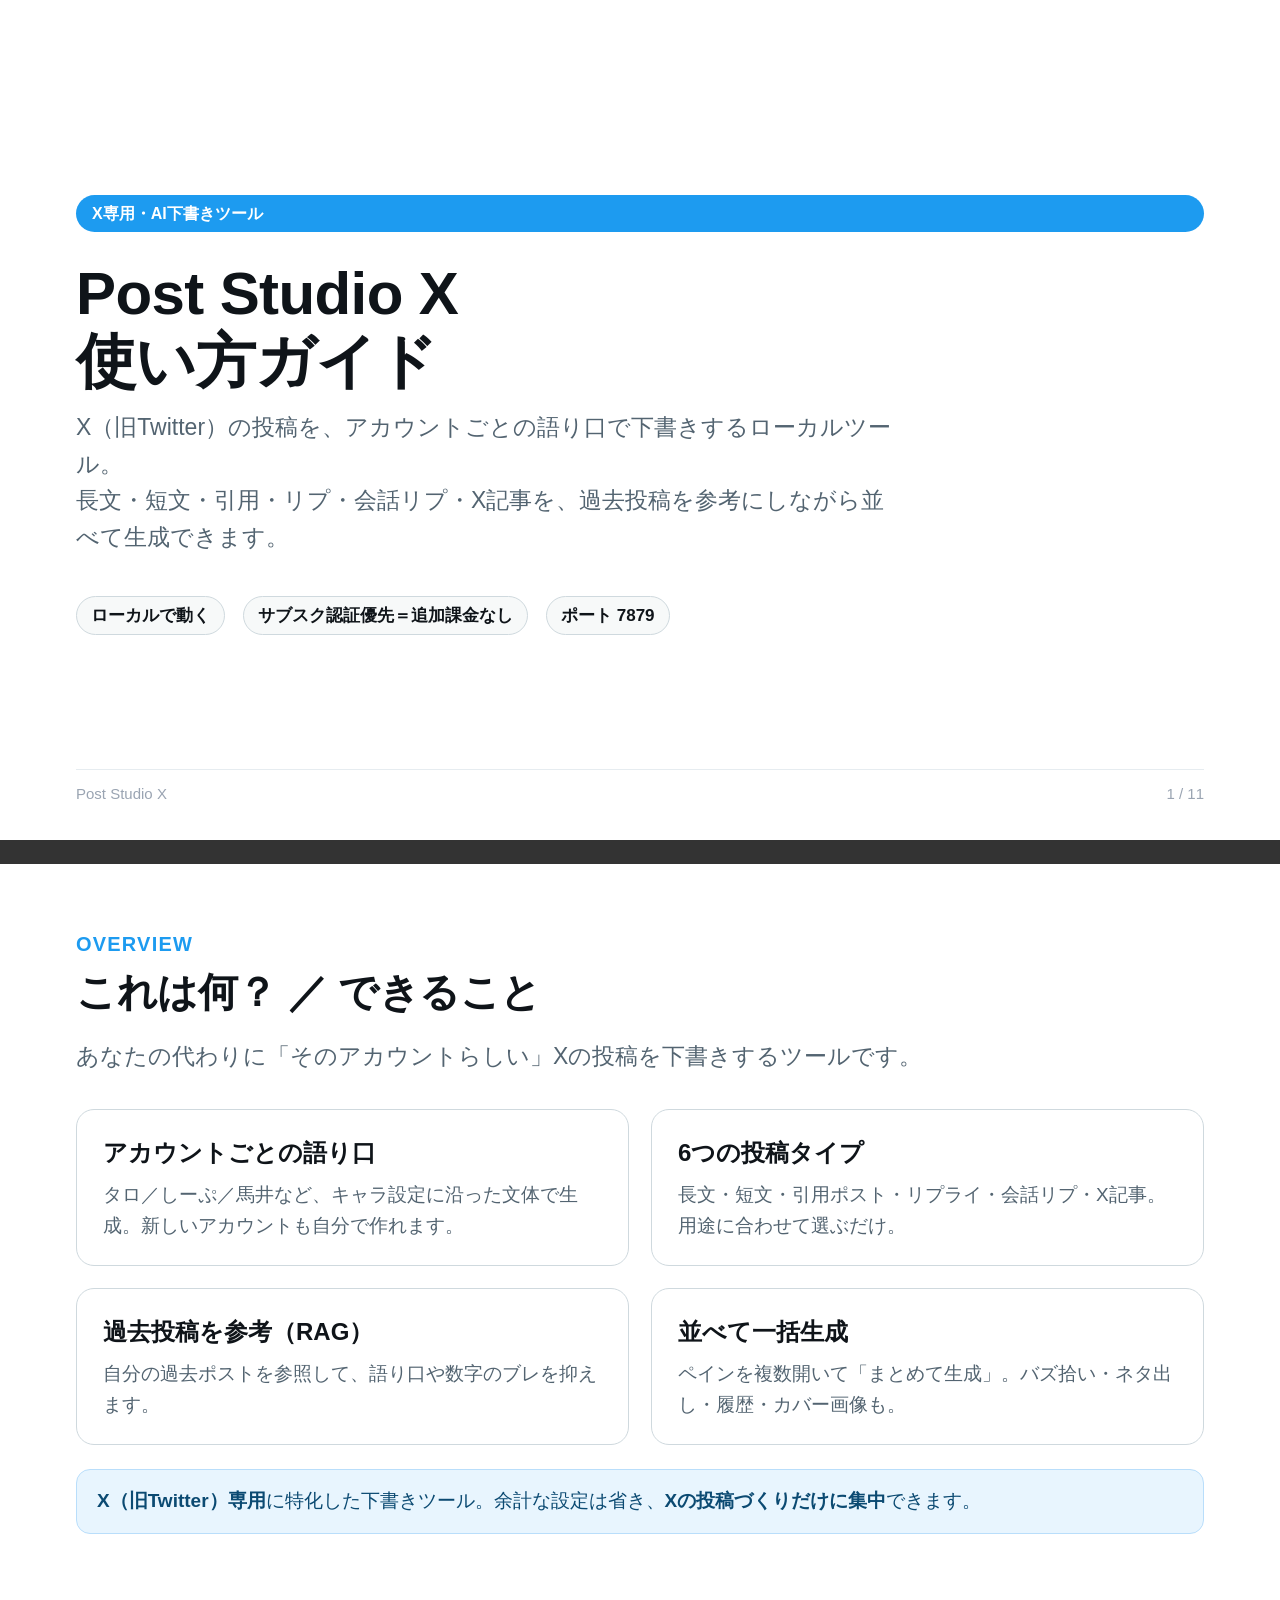
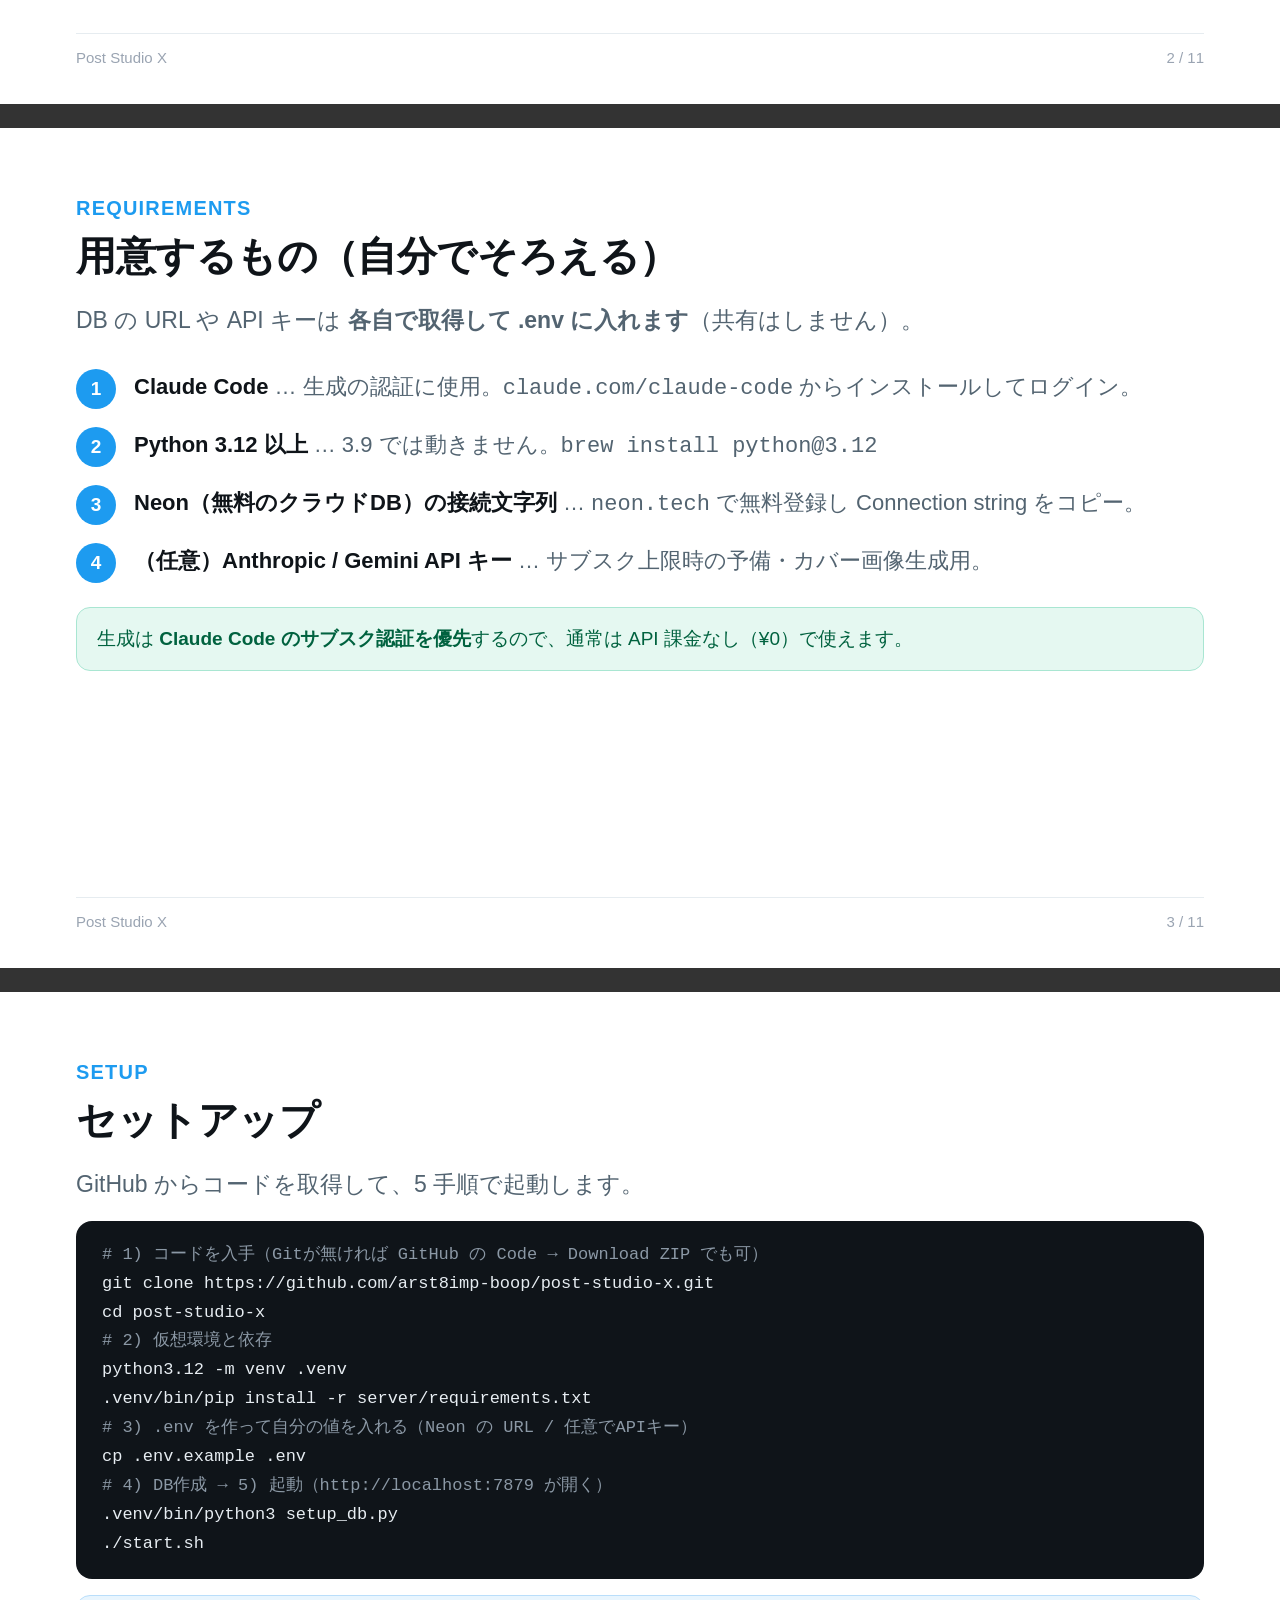
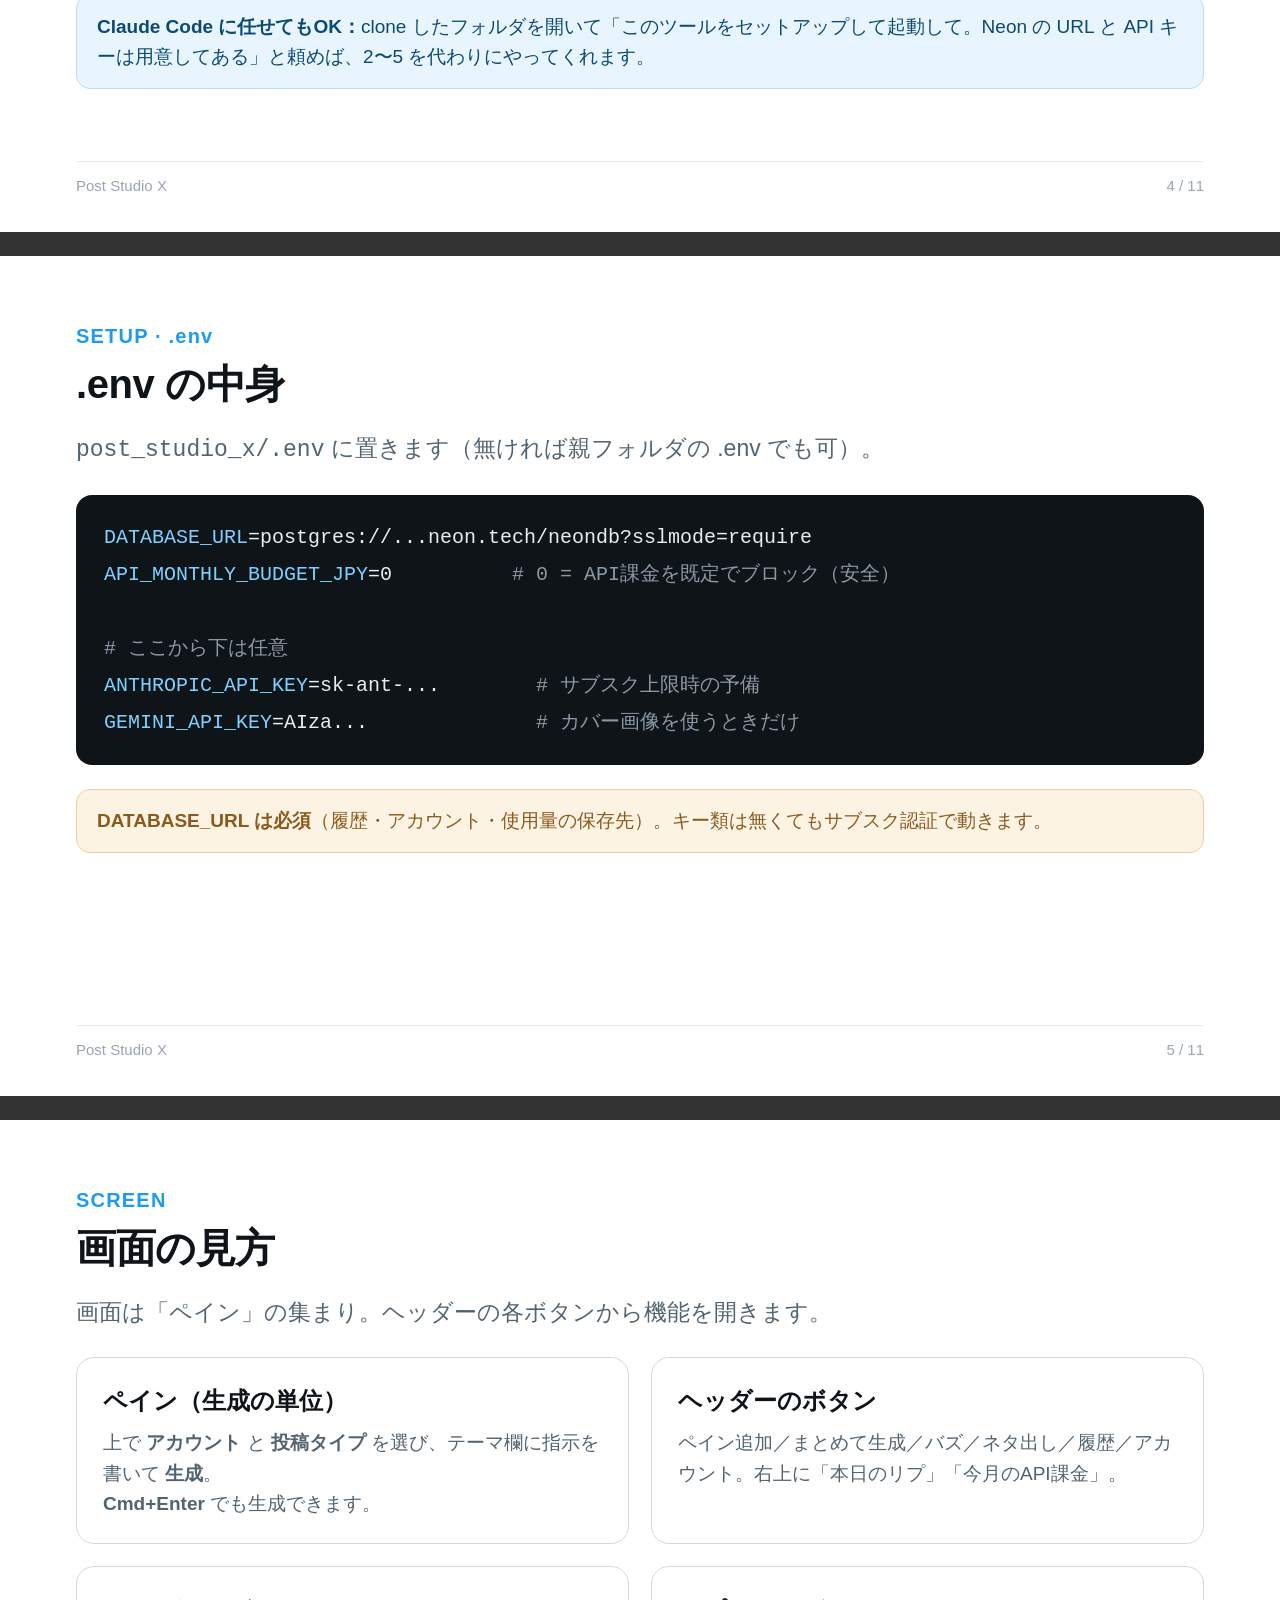
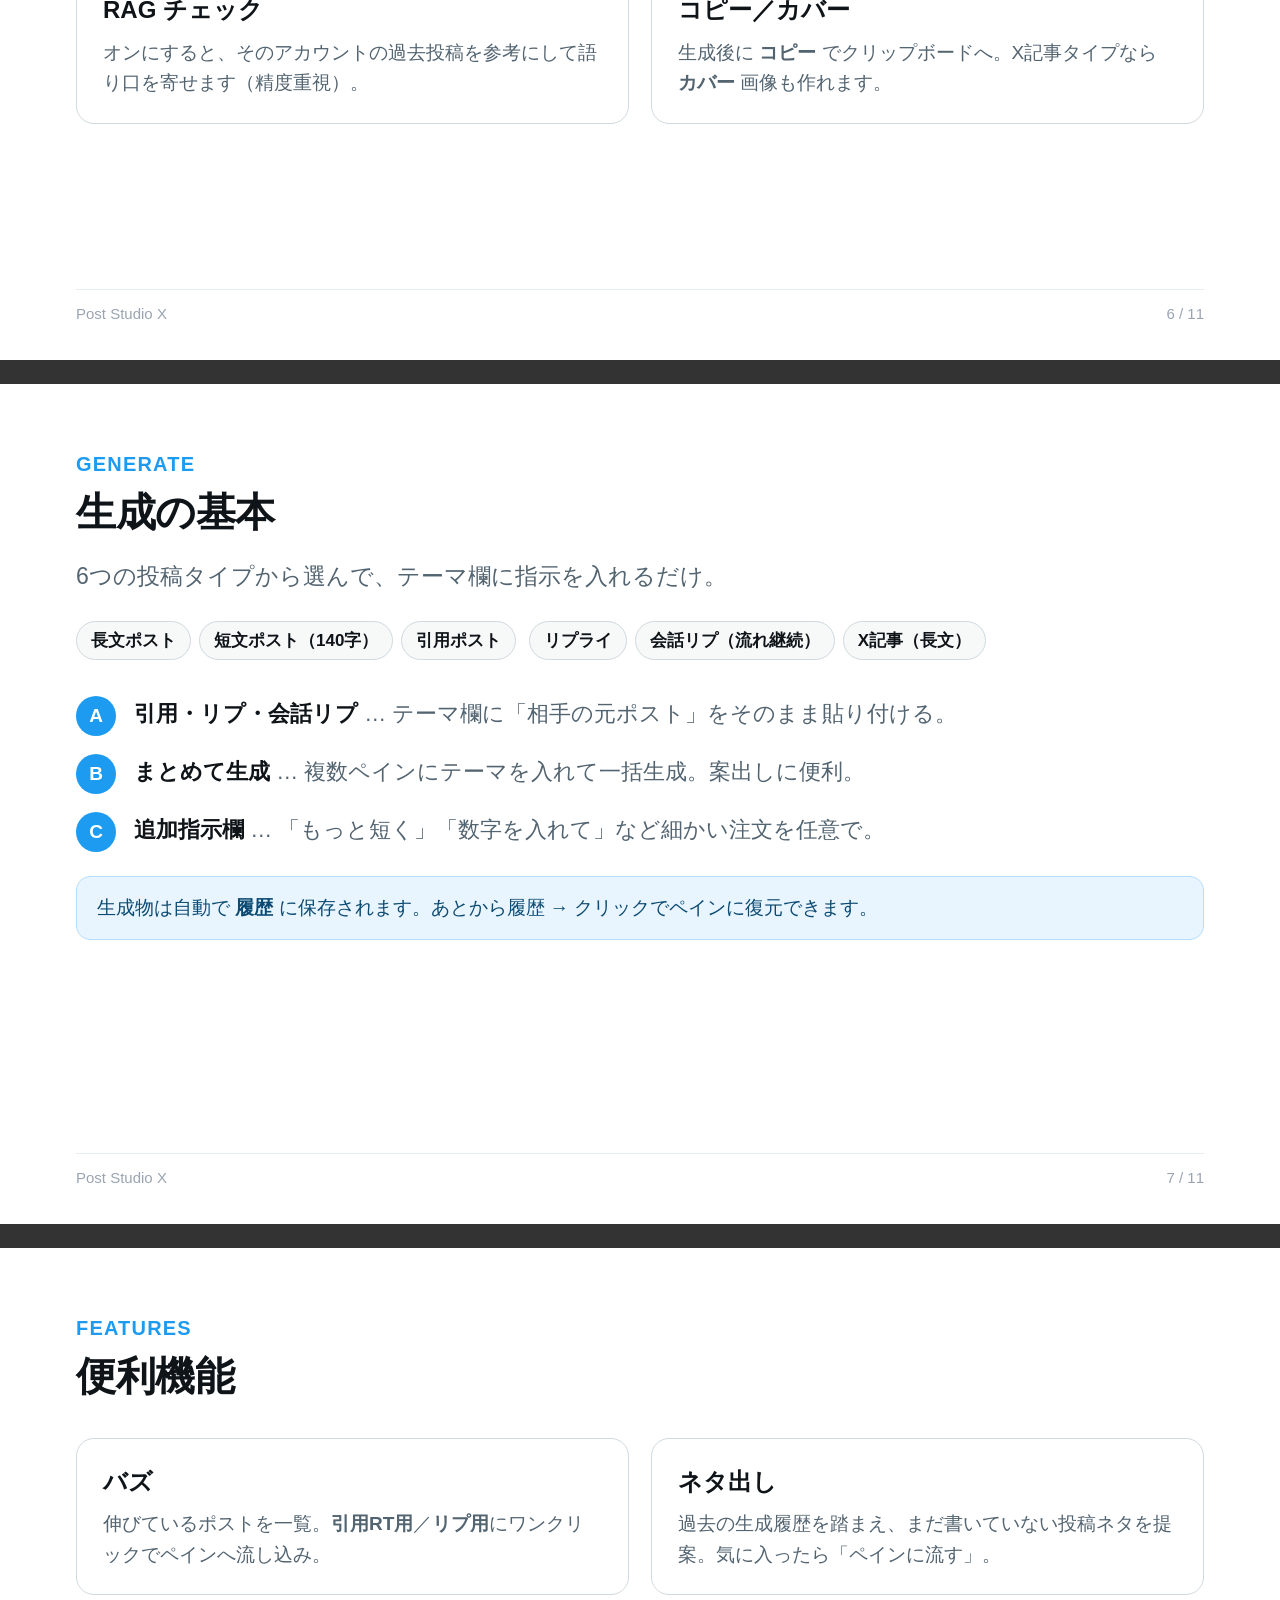
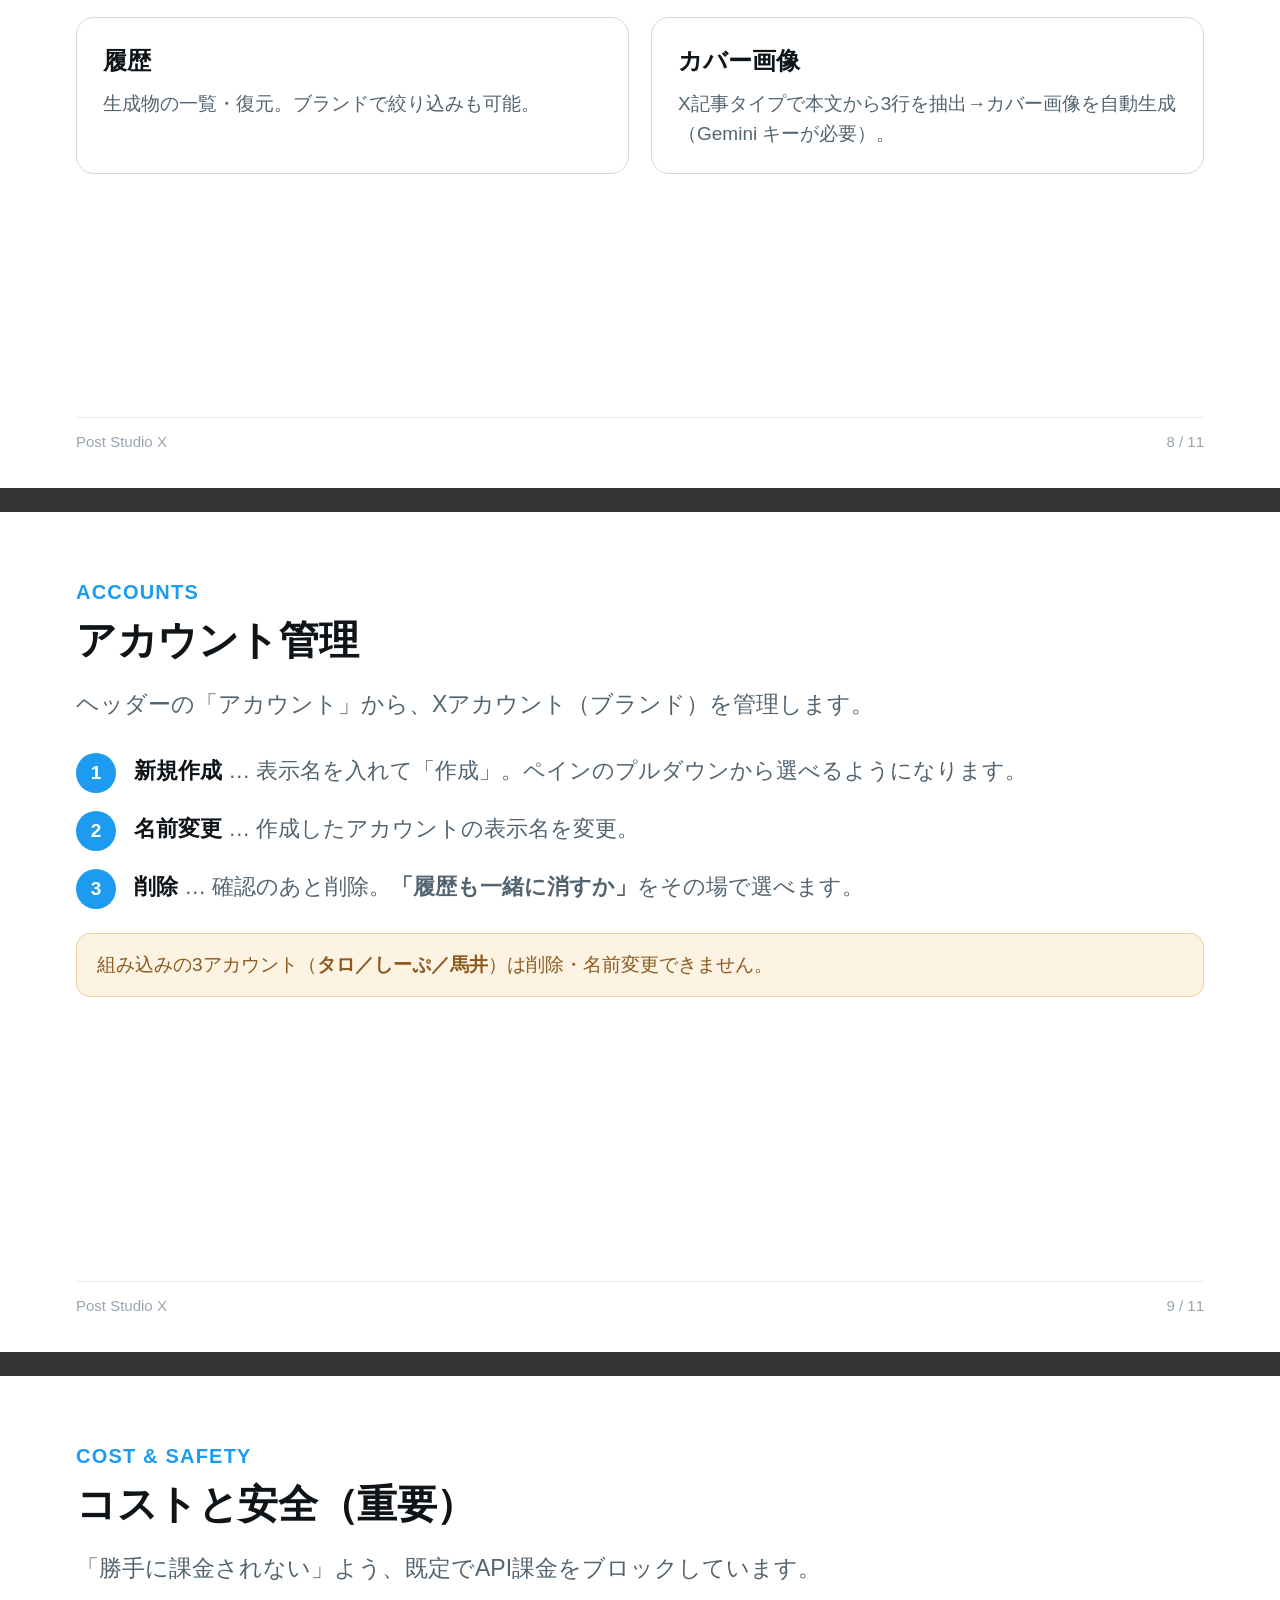
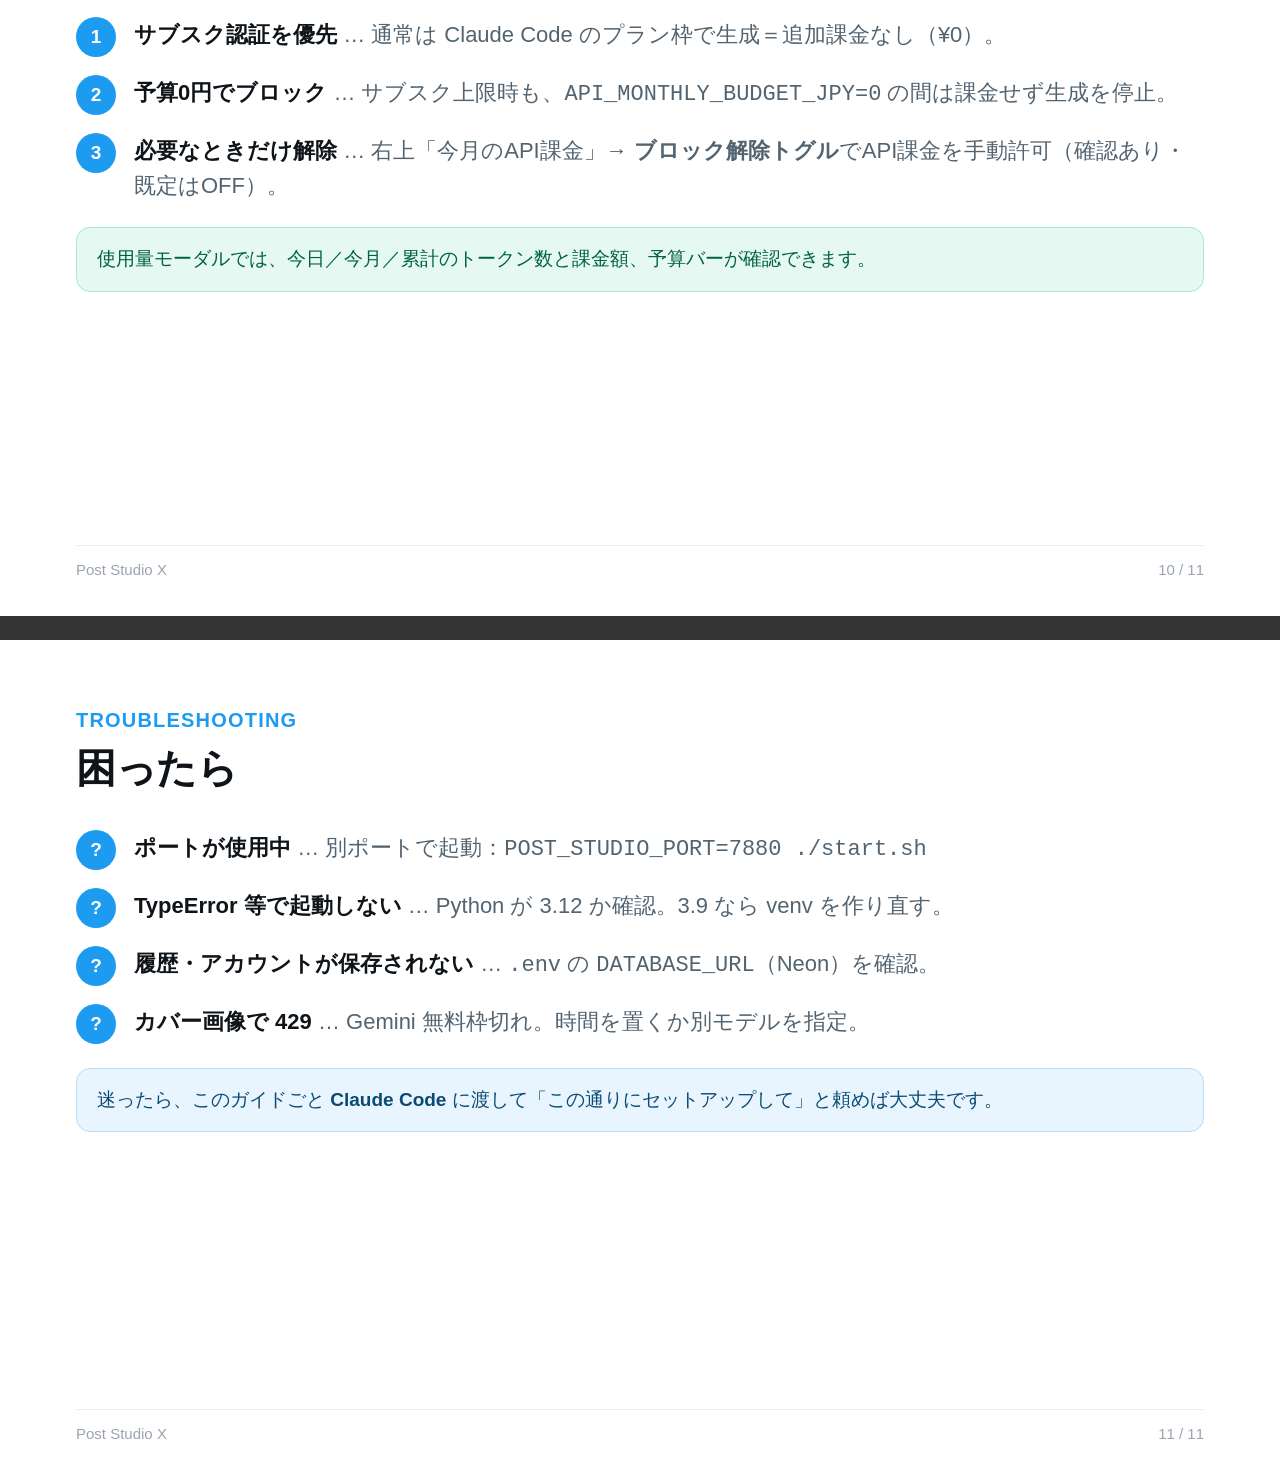
==== docs/post_studio_x_guide.html @ 2699f685 "Post Studio X: X専用AI下書きツール（初回公開） X（旧Twitter）専用の投稿下書きツール。長文/短文/引用/リプ/会話リプ/X記事を アカウントごとの語り口で生成。RAG・バズ・" ====
<!doctype html>
<html lang="ja">
<head>
<meta charset="utf-8">
<title>Post Studio X 使い方ガイド</title>
<style>
  :root{
    --blue:#1d9bf0; --blue-2:#1a8cd8; --blue-soft:#e8f5fe;
    --ink:#0f1419; --sub:#536471; --line:#e6ecf0; --line-2:#cfd9de;
    --bg:#ffffff; --soft:#f7f9f9; --code:#0f1419; --code-fg:#e7edf2; --code-dim:#8b98a5;
    --green:#00875a; --green-soft:#e5f8f1; --amber:#b45309; --amber-soft:#fdf3e3;
  }
  *{box-sizing:border-box; margin:0; padding:0;}
  @page{ size:1280px 840px; margin:0; }
  html,body{background:#333;}
  @media print{
    html,body{ background:#fff; }
    .slide{ margin:0 !important; }
    .slide + .slide{ margin-top:0 !important; }
    .card,.code,.note,.tag{ -webkit-print-color-adjust:exact; print-color-adjust:exact; }
  }
  body{
    font-family:-apple-system,BlinkMacSystemFont,"Segoe UI","Hiragino Sans","Yu Gothic UI",sans-serif;
    color:var(--ink); line-height:1.6;
  }
  .slide{
    width:1280px; height:840px; background:var(--bg); position:relative;
    padding:64px 76px; overflow:hidden; page-break-after:always;
    margin:0 auto;
  }
  .slide + .slide{ margin-top:24px; }
  .kicker{ color:var(--blue); font-weight:800; font-size:20px; letter-spacing:.06em; }
  h1{ font-size:60px; font-weight:800; letter-spacing:-.01em; line-height:1.12; }
  h2{ font-size:40px; font-weight:800; letter-spacing:-.01em; margin-bottom:6px; }
  .lead{ color:var(--sub); font-size:23px; margin-top:14px; }
  .pill{ display:inline-block; background:var(--blue); color:#fff; font-weight:800;
    font-size:16px; padding:6px 16px; border-radius:999px; }
  .pill.ghost{ background:var(--soft); color:var(--sub); }
  .num{ display:inline-flex; align-items:center; justify-content:center; width:40px; height:40px;
    background:var(--blue); color:#fff; font-weight:800; border-radius:999px; font-size:19px; flex:none; }
  .foot{ position:absolute; left:76px; right:76px; bottom:34px; display:flex; justify-content:space-between;
    color:#9aa4b2; font-size:15px; border-top:1px solid var(--line); padding-top:12px; }
  .grid2{ display:grid; grid-template-columns:1fr 1fr; gap:22px; margin-top:34px; }
  .card{ border:1px solid var(--line-2); border-radius:18px; padding:24px 26px; background:var(--bg); }
  .card h3{ font-size:24px; font-weight:800; margin-bottom:8px; }
  .card p{ color:var(--sub); font-size:19px; }
  .rows{ margin-top:30px; display:flex; flex-direction:column; gap:18px; }
  .row{ display:flex; gap:18px; align-items:flex-start; }
  .row .t{ font-size:22px; }
  .row .t b{ font-weight:800; }
  .row .t span{ color:var(--sub); }
  code,.code{ font-family:ui-monospace,SFMono-Regular,Menlo,monospace; }
  .code{ background:var(--code); color:var(--code-fg); border-radius:16px; padding:24px 28px;
    font-size:20px; line-height:1.85; margin-top:26px; white-space:pre; }
  .code .c{ color:var(--code-dim); }
  .code .k{ color:#7fd0ff; }
  .tag{ display:inline-block; background:var(--soft); border:1px solid var(--line-2); color:var(--ink);
    font-weight:700; font-size:17px; padding:5px 14px; border-radius:999px; margin:0 8px 10px 0; }
  .note{ margin-top:24px; background:var(--blue-soft); border:1px solid #b9defb; color:#0b4a72;
    border-radius:14px; padding:16px 20px; font-size:19px; }
  .note.warn{ background:var(--amber-soft); border-color:#f0cf9c; color:#8a5a1f; }
  .note.safe{ background:var(--green-soft); border-color:#a9e6d2; color:#00623f; }
  .big-num{ position:absolute; right:60px; top:44px; font-size:150px; font-weight:800; color:var(--soft); }
</style>
</head>
<body>

<!-- 1. 表紙 -->
<section class="slide">
  <div style="height:100%; display:flex; flex-direction:column; justify-content:center;">
    <div class="pill">X専用・AI下書きツール</div>
    <h1 style="margin-top:28px;">Post Studio X<br>使い方ガイド</h1>
    <p class="lead" style="max-width:820px;">
      X（旧Twitter）の投稿を、アカウントごとの語り口で下書きするローカルツール。<br>
      長文・短文・引用・リプ・会話リプ・X記事を、過去投稿を参考にしながら並べて生成できます。
    </p>
    <div style="margin-top:40px; display:flex; gap:10px;">
      <span class="tag">ローカルで動く</span>
      <span class="tag">サブスク認証優先＝追加課金なし</span>
      <span class="tag">ポート 7879</span>
    </div>
  </div>
  <div class="foot"><span>Post Studio X</span><span>1 / 11</span></div>
</section>

<!-- 2. これは何？ -->
<section class="slide">
  <div class="kicker">OVERVIEW</div>
  <h2>これは何？ ／ できること</h2>
  <p class="lead">あなたの代わりに「そのアカウントらしい」Xの投稿を下書きするツールです。</p>
  <div class="grid2">
    <div class="card"><h3>アカウントごとの語り口</h3><p>タロ／しーぷ／馬井など、キャラ設定に沿った文体で生成。新しいアカウントも自分で作れます。</p></div>
    <div class="card"><h3>6つの投稿タイプ</h3><p>長文・短文・引用ポスト・リプライ・会話リプ・X記事。用途に合わせて選ぶだけ。</p></div>
    <div class="card"><h3>過去投稿を参考（RAG）</h3><p>自分の過去ポストを参照して、語り口や数字のブレを抑えます。</p></div>
    <div class="card"><h3>並べて一括生成</h3><p>ペインを複数開いて「まとめて生成」。バズ拾い・ネタ出し・履歴・カバー画像も。</p></div>
  </div>
  <div class="note"><b>X（旧Twitter）専用</b>に特化した下書きツール。余計な設定は省き、<b>Xの投稿づくりだけに集中</b>できます。</div>
  <div class="foot"><span>Post Studio X</span><span>2 / 11</span></div>
</section>

<!-- 3. 必要なもの -->
<section class="slide">
  <div class="kicker">REQUIREMENTS</div>
  <h2>用意するもの（自分でそろえる）</h2>
  <p class="lead">DB の URL や API キーは <b>各自で取得して .env に入れます</b>（共有はしません）。</p>
  <div class="rows">
    <div class="row"><span class="num">1</span><div class="t"><b>Claude Code</b> <span>… 生成の認証に使用。<code>claude.com/claude-code</code> からインストールしてログイン。</span></div></div>
    <div class="row"><span class="num">2</span><div class="t"><b>Python 3.12 以上</b> <span>… 3.9 では動きません。<code>brew install python@3.12</code></span></div></div>
    <div class="row"><span class="num">3</span><div class="t"><b>Neon（無料のクラウドDB）の接続文字列</b> <span>… <code>neon.tech</code> で無料登録し Connection string をコピー。</span></div></div>
    <div class="row"><span class="num">4</span><div class="t"><b>（任意）Anthropic / Gemini API キー</b> <span>… サブスク上限時の予備・カバー画像生成用。</span></div></div>
  </div>
  <div class="note safe">生成は <b>Claude Code のサブスク認証を優先</b>するので、通常は API 課金なし（¥0）で使えます。</div>
  <div class="foot"><span>Post Studio X</span><span>3 / 11</span></div>
</section>

<!-- 4. セットアップ -->
<section class="slide">
  <div class="kicker">SETUP</div>
  <h2>セットアップ</h2>
  <p class="lead">GitHub からコードを取得して、5 手順で起動します。</p>
  <div class="code" style="font-size:17px; line-height:1.7; padding:20px 26px; margin-top:18px;"><span class="c"># 1) コードを入手（Gitが無ければ GitHub の Code → Download ZIP でも可）</span>
git clone https://github.com/arst8imp-boop/post-studio-x.git
cd post-studio-x
<span class="c"># 2) 仮想環境と依存</span>
python3.12 -m venv .venv
.venv/bin/pip install -r server/requirements.txt
<span class="c"># 3) .env を作って自分の値を入れる（Neon の URL / 任意でAPIキー）</span>
cp .env.example .env
<span class="c"># 4) DB作成 → 5) 起動（http://localhost:7879 が開く）</span>
.venv/bin/python3 setup_db.py
./start.sh</div>
  <div class="note" style="margin-top:16px;"><b>Claude Code に任せてもOK：</b>clone したフォルダを開いて「このツールをセットアップして起動して。Neon の URL と API キーは用意してある」と頼めば、2〜5 を代わりにやってくれます。</div>
  <div class="foot"><span>Post Studio X</span><span>4 / 11</span></div>
</section>

<!-- 5. .env -->
<section class="slide">
  <div class="kicker">SETUP · .env</div>
  <h2>.env の中身</h2>
  <p class="lead"><code>post_studio_x/.env</code> に置きます（無ければ親フォルダの .env でも可）。</p>
  <div class="code"><span class="k">DATABASE_URL</span>=postgres://...neon.tech/neondb?sslmode=require
<span class="k">API_MONTHLY_BUDGET_JPY</span>=0          <span class="c"># 0 = API課金を既定でブロック（安全）</span>

<span class="c"># ここから下は任意</span>
<span class="k">ANTHROPIC_API_KEY</span>=sk-ant-...        <span class="c"># サブスク上限時の予備</span>
<span class="k">GEMINI_API_KEY</span>=AIza...              <span class="c"># カバー画像を使うときだけ</span></div>
  <div class="note warn"><b>DATABASE_URL は必須</b>（履歴・アカウント・使用量の保存先）。キー類は無くてもサブスク認証で動きます。</div>
  <div class="foot"><span>Post Studio X</span><span>5 / 11</span></div>
</section>

<!-- 6. 画面の見方 -->
<section class="slide">
  <div class="kicker">SCREEN</div>
  <h2>画面の見方</h2>
  <p class="lead">画面は「ペイン」の集まり。ヘッダーの各ボタンから機能を開きます。</p>
  <div class="grid2" style="grid-template-columns:1fr 1fr; margin-top:26px;">
    <div class="card"><h3>ペイン（生成の単位）</h3><p>上で <b>アカウント</b> と <b>投稿タイプ</b> を選び、テーマ欄に指示を書いて <b>生成</b>。<br><b>Cmd+Enter</b> でも生成できます。</p></div>
    <div class="card"><h3>ヘッダーのボタン</h3><p>ペイン追加／まとめて生成／バズ／ネタ出し／履歴／アカウント。右上に「本日のリプ」「今月のAPI課金」。</p></div>
    <div class="card"><h3>RAG チェック</h3><p>オンにすると、そのアカウントの過去投稿を参考にして語り口を寄せます（精度重視）。</p></div>
    <div class="card"><h3>コピー／カバー</h3><p>生成後に <b>コピー</b> でクリップボードへ。X記事タイプなら <b>カバー</b> 画像も作れます。</p></div>
  </div>
  <div class="foot"><span>Post Studio X</span><span>6 / 11</span></div>
</section>

<!-- 7. 生成の基本 -->
<section class="slide">
  <div class="kicker">GENERATE</div>
  <h2>生成の基本</h2>
  <p class="lead">6つの投稿タイプから選んで、テーマ欄に指示を入れるだけ。</p>
  <div style="margin-top:26px;">
    <span class="tag">長文ポスト</span><span class="tag">短文ポスト（140字）</span><span class="tag">引用ポスト</span>
    <span class="tag">リプライ</span><span class="tag">会話リプ（流れ継続）</span><span class="tag">X記事（長文）</span>
  </div>
  <div class="rows" style="margin-top:26px;">
    <div class="row"><span class="num">A</span><div class="t"><b>引用・リプ・会話リプ</b> <span>… テーマ欄に「相手の元ポスト」をそのまま貼り付ける。</span></div></div>
    <div class="row"><span class="num">B</span><div class="t"><b>まとめて生成</b> <span>… 複数ペインにテーマを入れて一括生成。案出しに便利。</span></div></div>
    <div class="row"><span class="num">C</span><div class="t"><b>追加指示欄</b> <span>… 「もっと短く」「数字を入れて」など細かい注文を任意で。</span></div></div>
  </div>
  <div class="note">生成物は自動で <b>履歴</b> に保存されます。あとから履歴 → クリックでペインに復元できます。</div>
  <div class="foot"><span>Post Studio X</span><span>7 / 11</span></div>
</section>

<!-- 8. 便利機能 -->
<section class="slide">
  <div class="kicker">FEATURES</div>
  <h2>便利機能</h2>
  <div class="grid2" style="margin-top:30px;">
    <div class="card"><h3>バズ</h3><p>伸びているポストを一覧。<b>引用RT用</b>／<b>リプ用</b>にワンクリックでペインへ流し込み。</p></div>
    <div class="card"><h3>ネタ出し</h3><p>過去の生成履歴を踏まえ、まだ書いていない投稿ネタを提案。気に入ったら「ペインに流す」。</p></div>
    <div class="card"><h3>履歴</h3><p>生成物の一覧・復元。ブランドで絞り込みも可能。</p></div>
    <div class="card"><h3>カバー画像</h3><p>X記事タイプで本文から3行を抽出→カバー画像を自動生成（Gemini キーが必要）。</p></div>
  </div>
  <div class="foot"><span>Post Studio X</span><span>8 / 11</span></div>
</section>

<!-- 9. アカウント管理 -->
<section class="slide">
  <div class="kicker">ACCOUNTS</div>
  <h2>アカウント管理</h2>
  <p class="lead">ヘッダーの「アカウント」から、Xアカウント（ブランド）を管理します。</p>
  <div class="rows">
    <div class="row"><span class="num">1</span><div class="t"><b>新規作成</b> <span>… 表示名を入れて「作成」。ペインのプルダウンから選べるようになります。</span></div></div>
    <div class="row"><span class="num">2</span><div class="t"><b>名前変更</b> <span>… 作成したアカウントの表示名を変更。</span></div></div>
    <div class="row"><span class="num">3</span><div class="t"><b>削除</b> <span>… 確認のあと削除。<b>「履歴も一緒に消すか」</b>をその場で選べます。</span></div></div>
  </div>
  <div class="note warn">組み込みの3アカウント（<b>タロ／しーぷ／馬井</b>）は削除・名前変更できません。</div>
  <div class="foot"><span>Post Studio X</span><span>9 / 11</span></div>
</section>

<!-- 10. コストと安全 -->
<section class="slide">
  <div class="kicker">COST &amp; SAFETY</div>
  <h2>コストと安全（重要）</h2>
  <p class="lead">「勝手に課金されない」よう、既定でAPI課金をブロックしています。</p>
  <div class="rows">
    <div class="row"><span class="num">1</span><div class="t"><b>サブスク認証を優先</b> <span>… 通常は Claude Code のプラン枠で生成＝追加課金なし（¥0）。</span></div></div>
    <div class="row"><span class="num">2</span><div class="t"><b>予算0円でブロック</b> <span>… サブスク上限時も、<code>API_MONTHLY_BUDGET_JPY=0</code> の間は課金せず生成を停止。</span></div></div>
    <div class="row"><span class="num">3</span><div class="t"><b>必要なときだけ解除</b> <span>… 右上「今月のAPI課金」→ <b>ブロック解除トグル</b>でAPI課金を手動許可（確認あり・既定はOFF）。</span></div></div>
  </div>
  <div class="note safe">使用量モーダルでは、今日／今月／累計のトークン数と課金額、予算バーが確認できます。</div>
  <div class="foot"><span>Post Studio X</span><span>10 / 11</span></div>
</section>

<!-- 11. 困ったら -->
<section class="slide">
  <div class="kicker">TROUBLESHOOTING</div>
  <h2>困ったら</h2>
  <div class="rows" style="margin-top:30px;">
    <div class="row"><span class="num">?</span><div class="t"><b>ポートが使用中</b> <span>… 別ポートで起動：<code>POST_STUDIO_PORT=7880 ./start.sh</code></span></div></div>
    <div class="row"><span class="num">?</span><div class="t"><b>TypeError 等で起動しない</b> <span>… Python が 3.12 か確認。3.9 なら venv を作り直す。</span></div></div>
    <div class="row"><span class="num">?</span><div class="t"><b>履歴・アカウントが保存されない</b> <span>… <code>.env</code> の <code>DATABASE_URL</code>（Neon）を確認。</span></div></div>
    <div class="row"><span class="num">?</span><div class="t"><b>カバー画像で 429</b> <span>… Gemini 無料枠切れ。時間を置くか別モデルを指定。</span></div></div>
  </div>
  <div class="note">迷ったら、このガイドごと <b>Claude Code</b> に渡して「この通りにセットアップして」と頼めば大丈夫です。</div>
  <div class="foot"><span>Post Studio X</span><span>11 / 11</span></div>
</section>

</body>
</html>
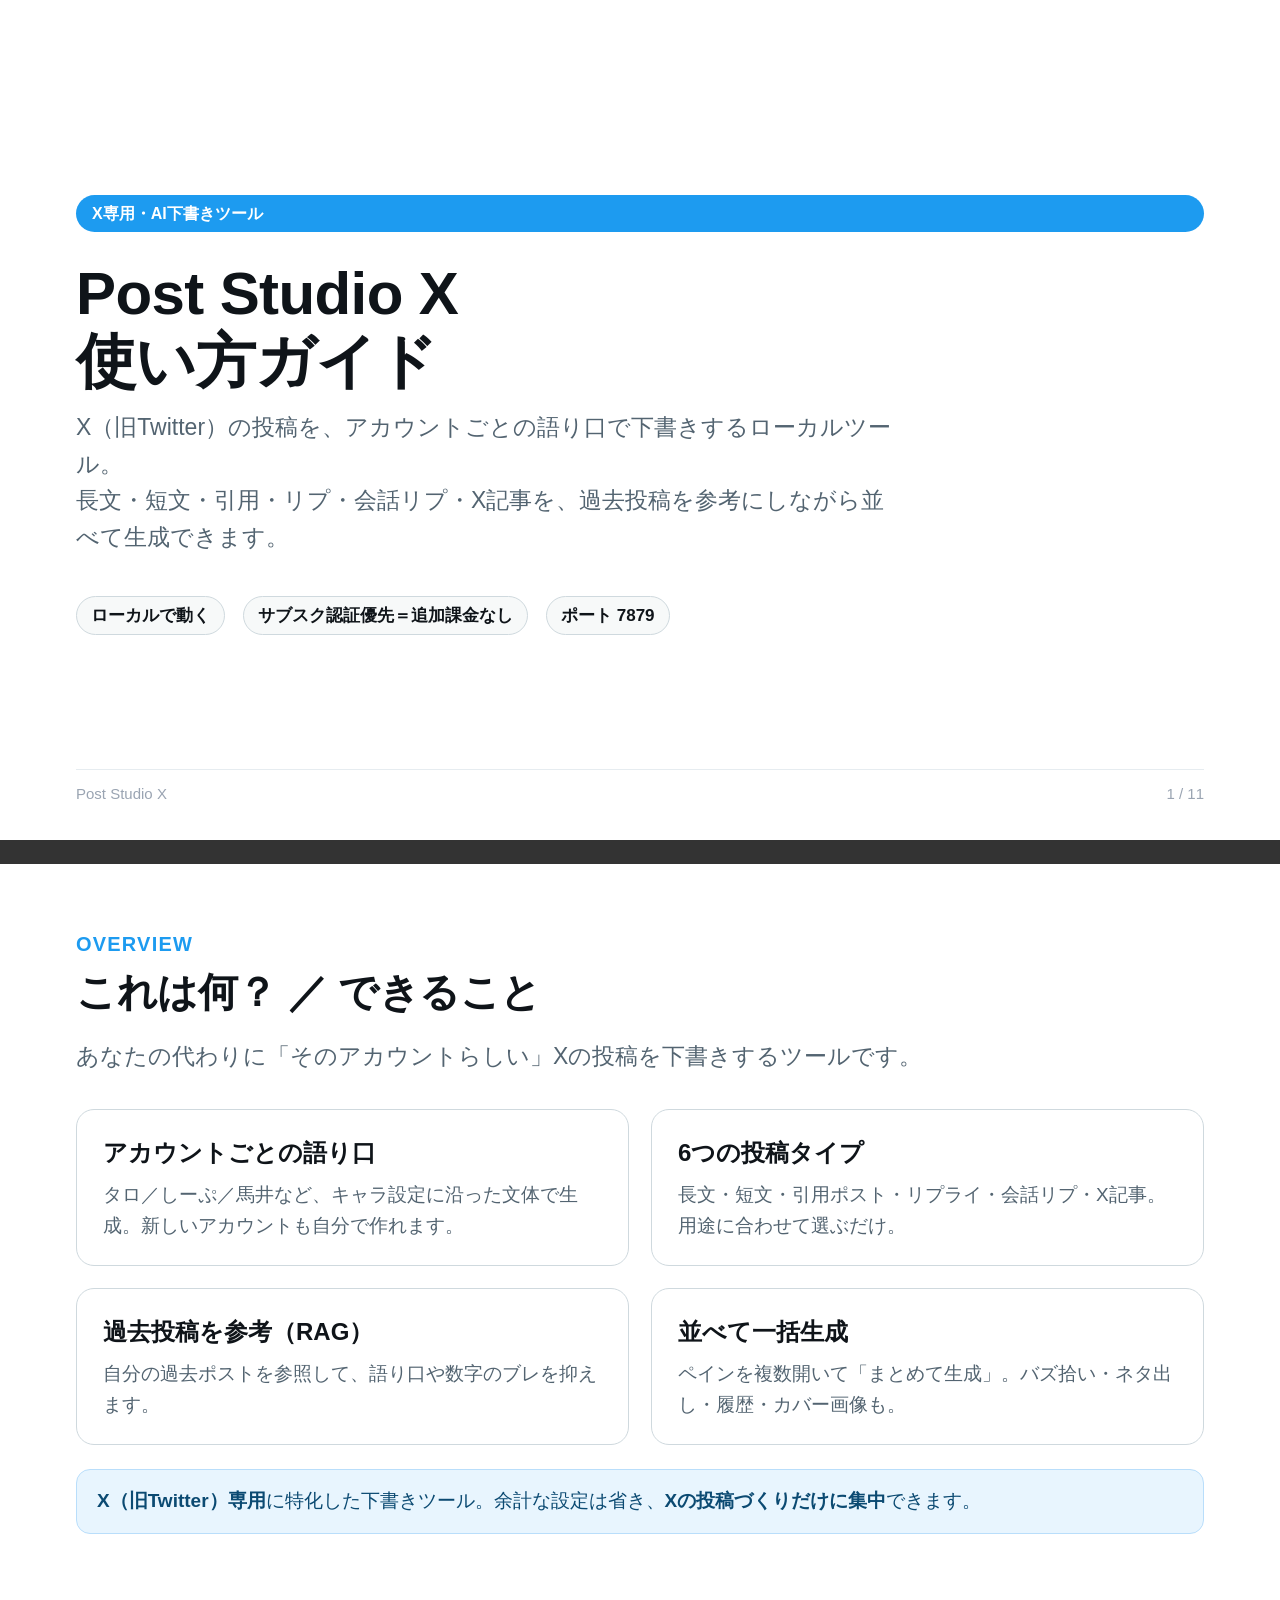
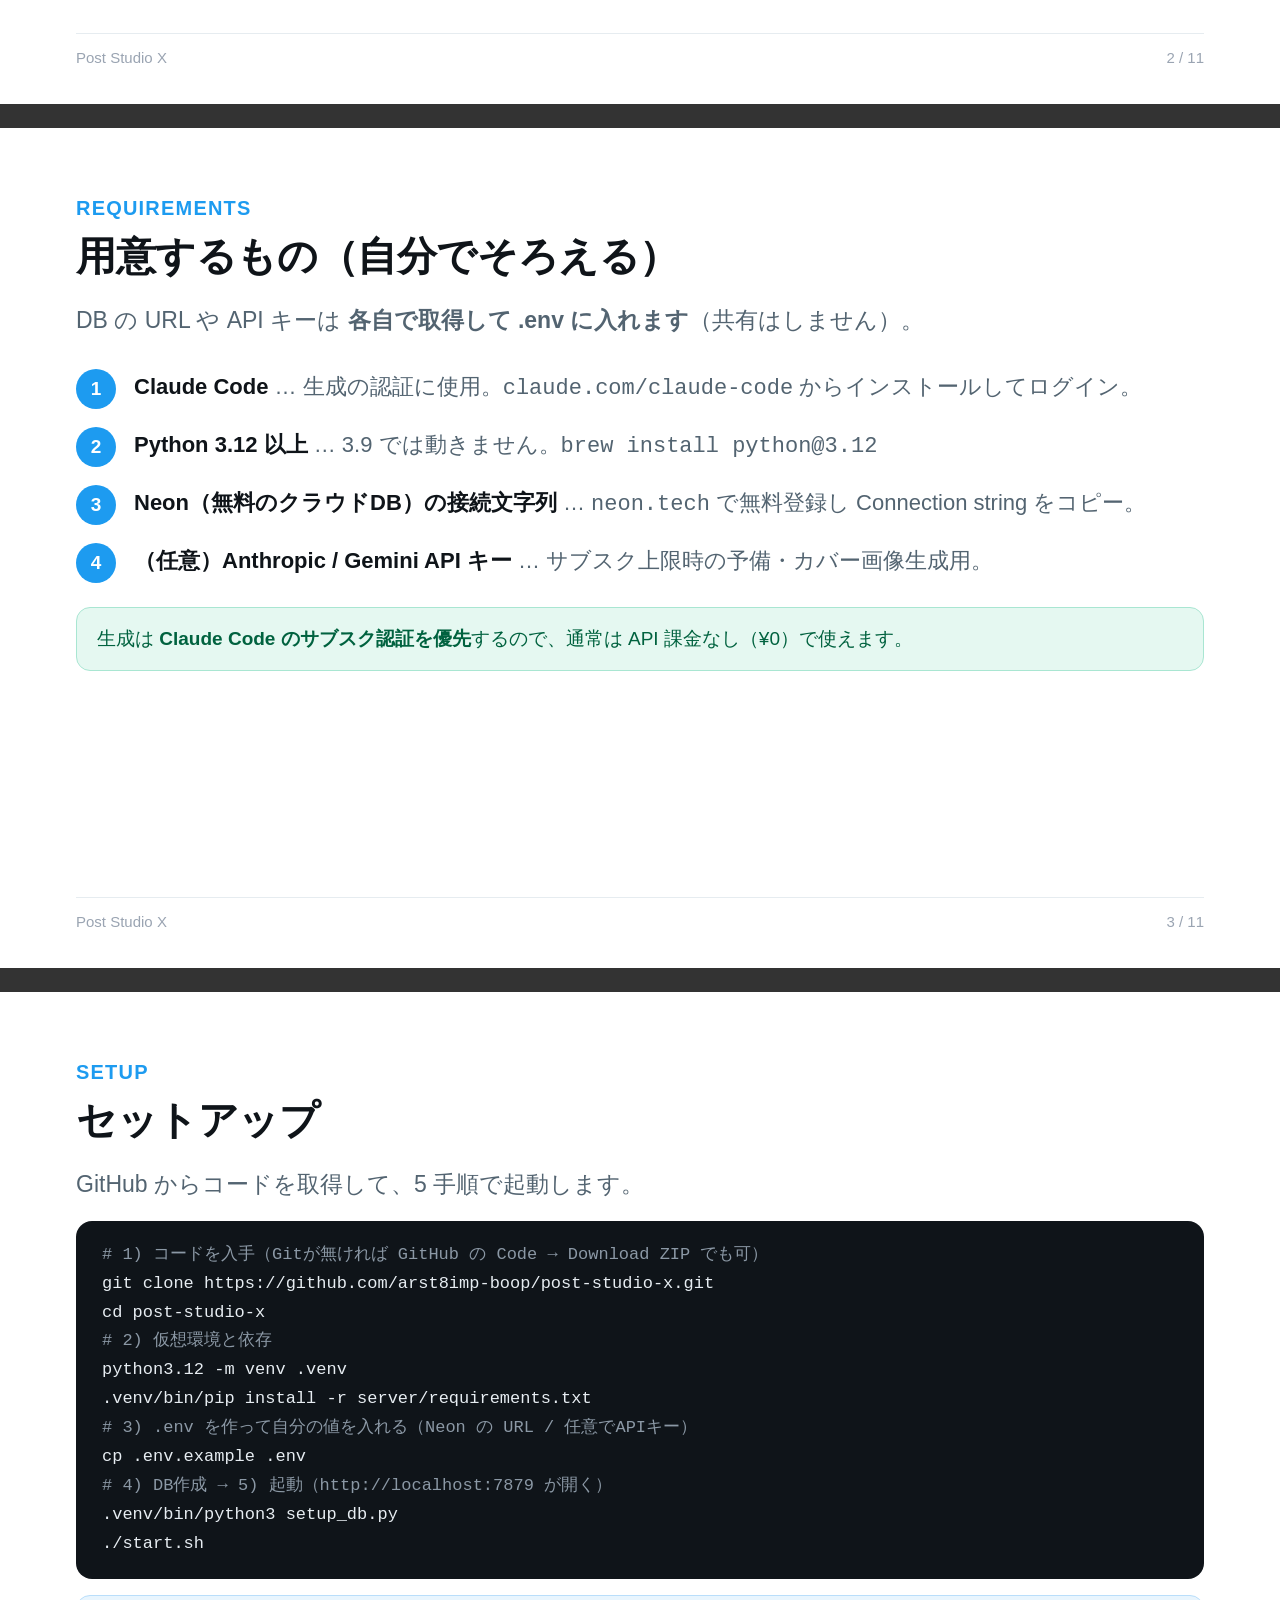
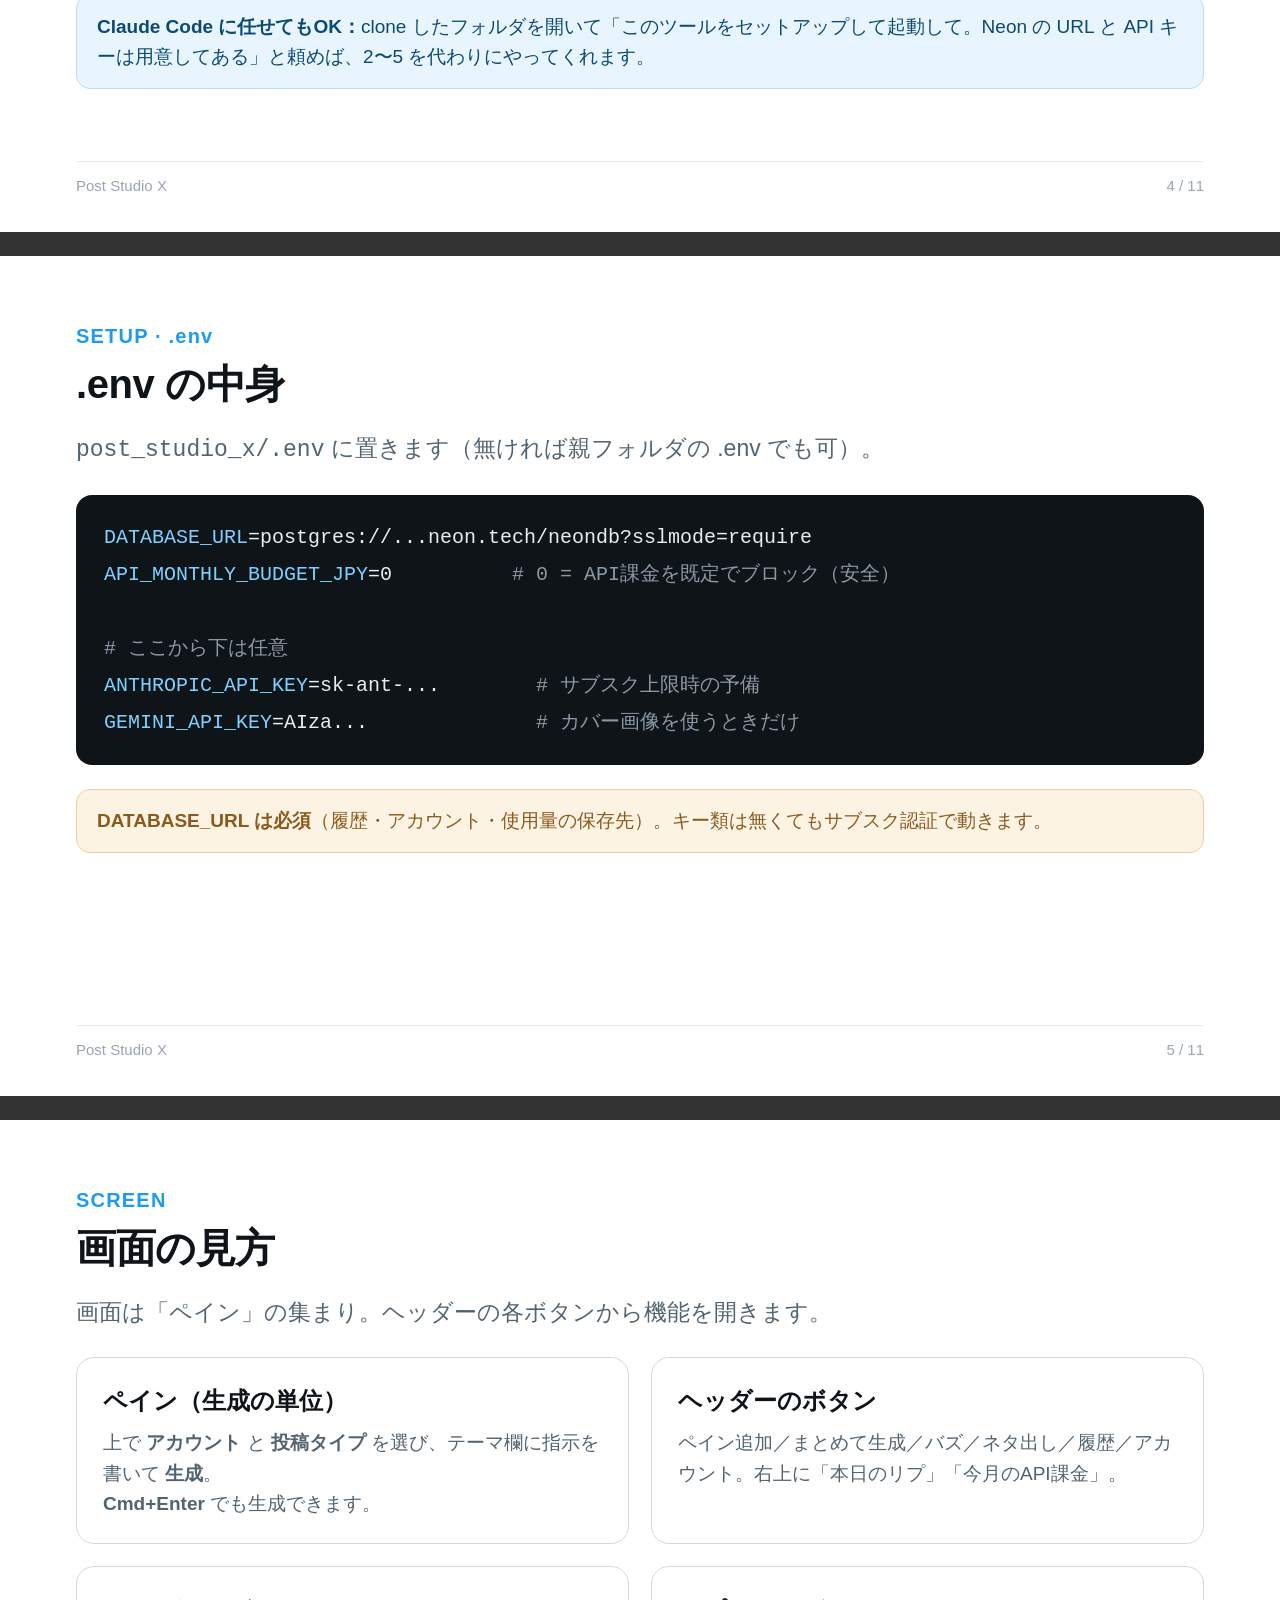
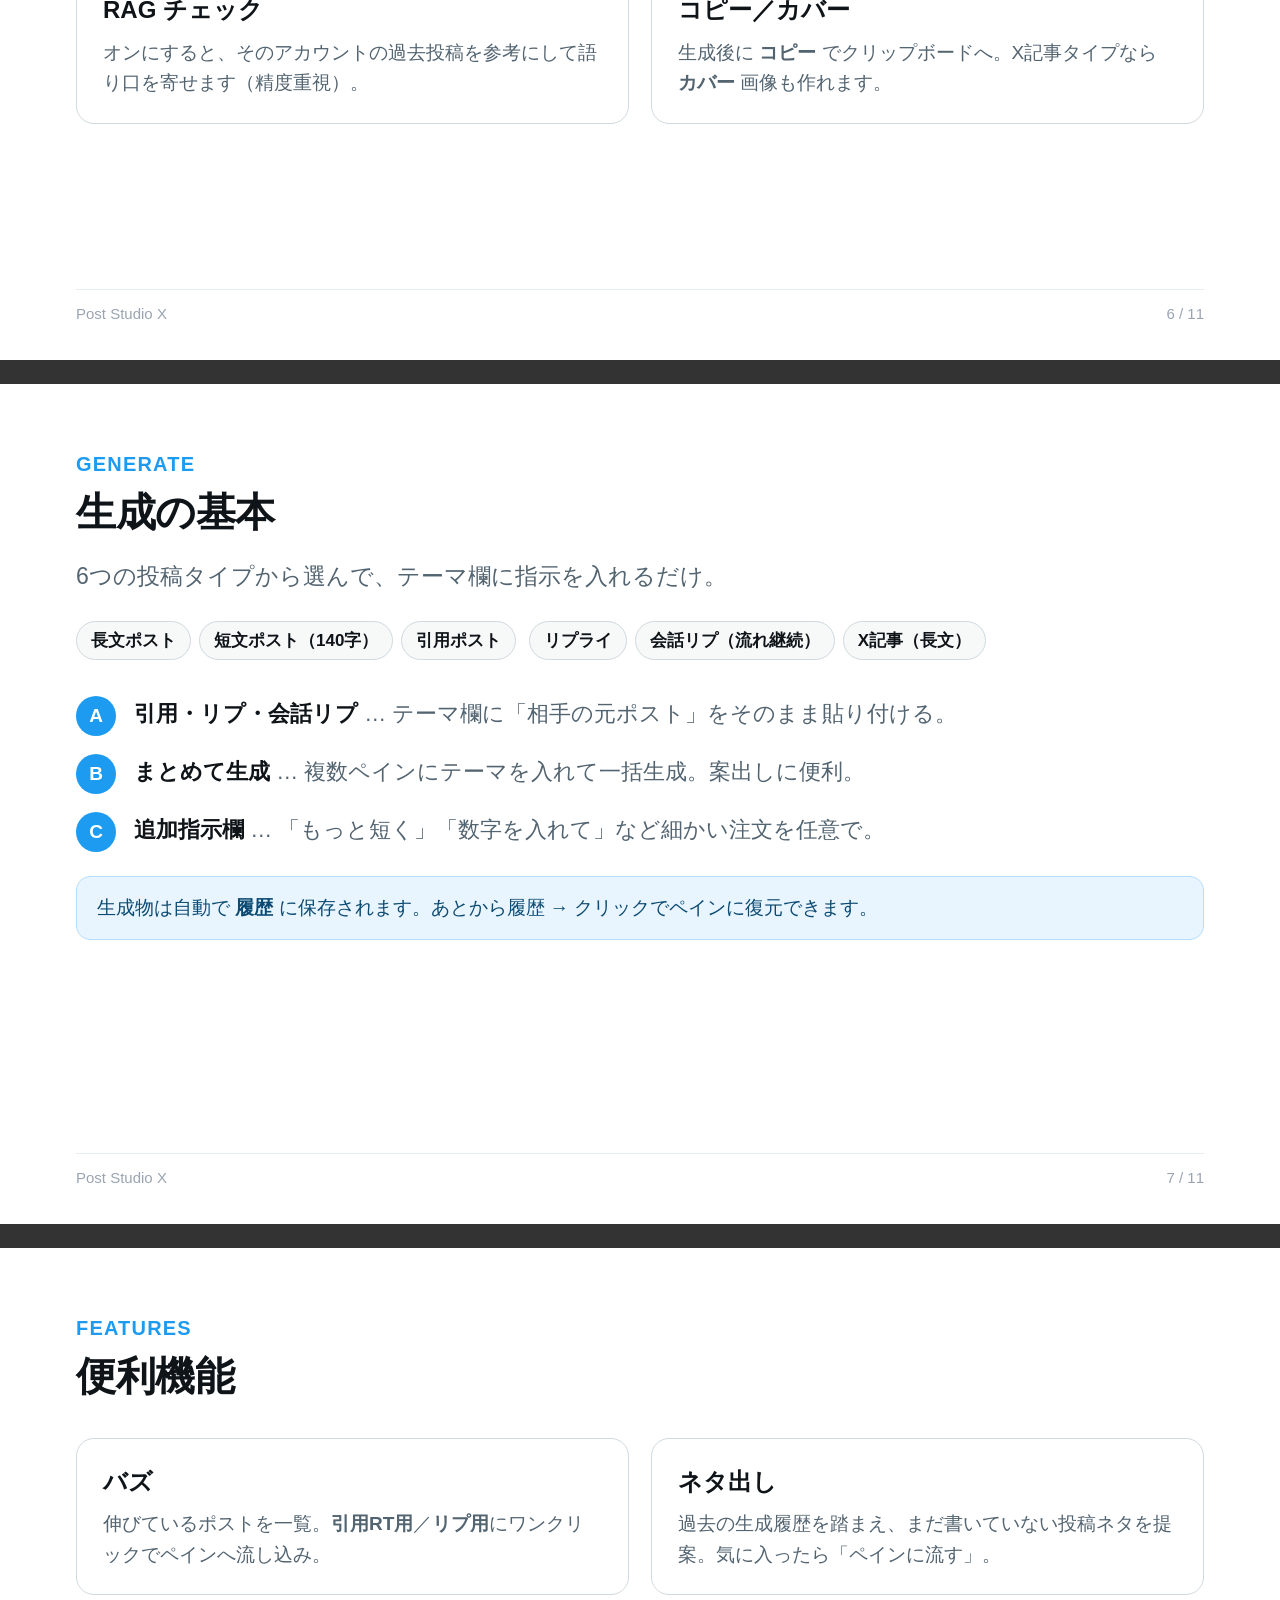
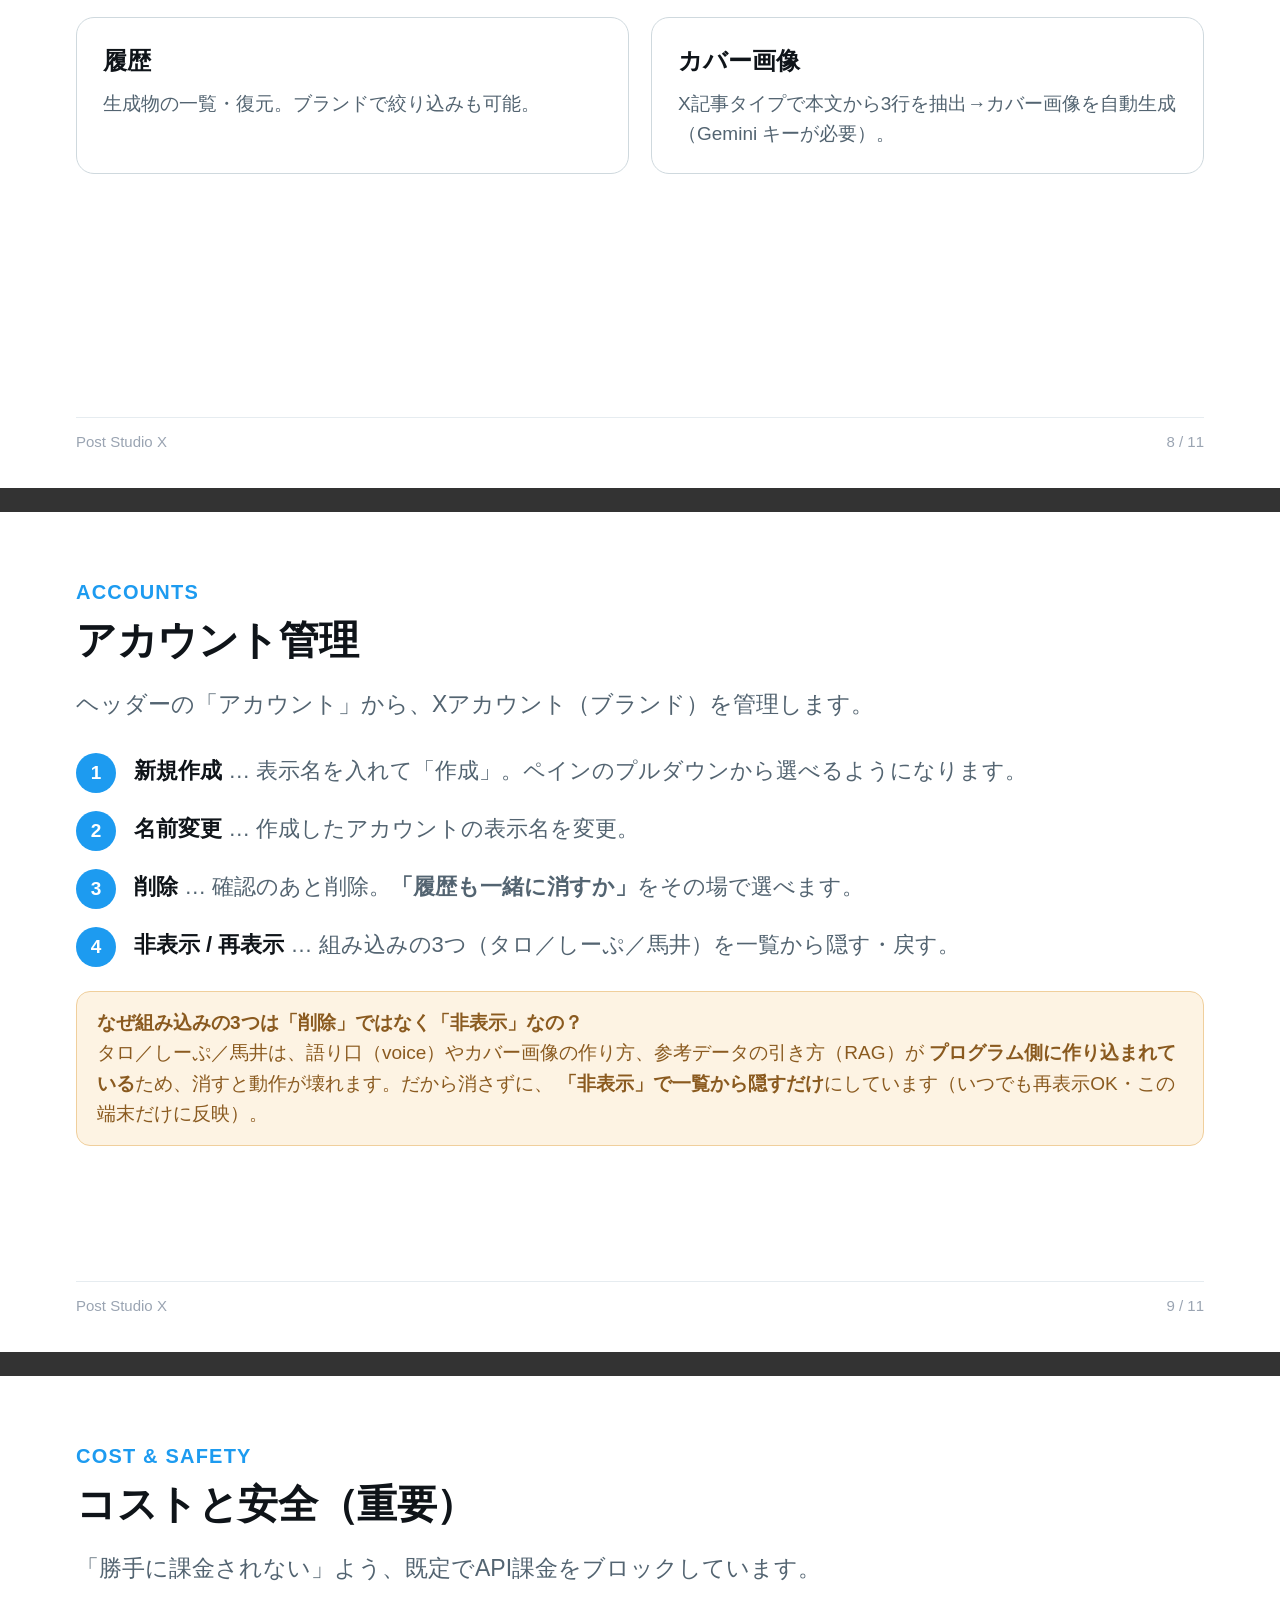
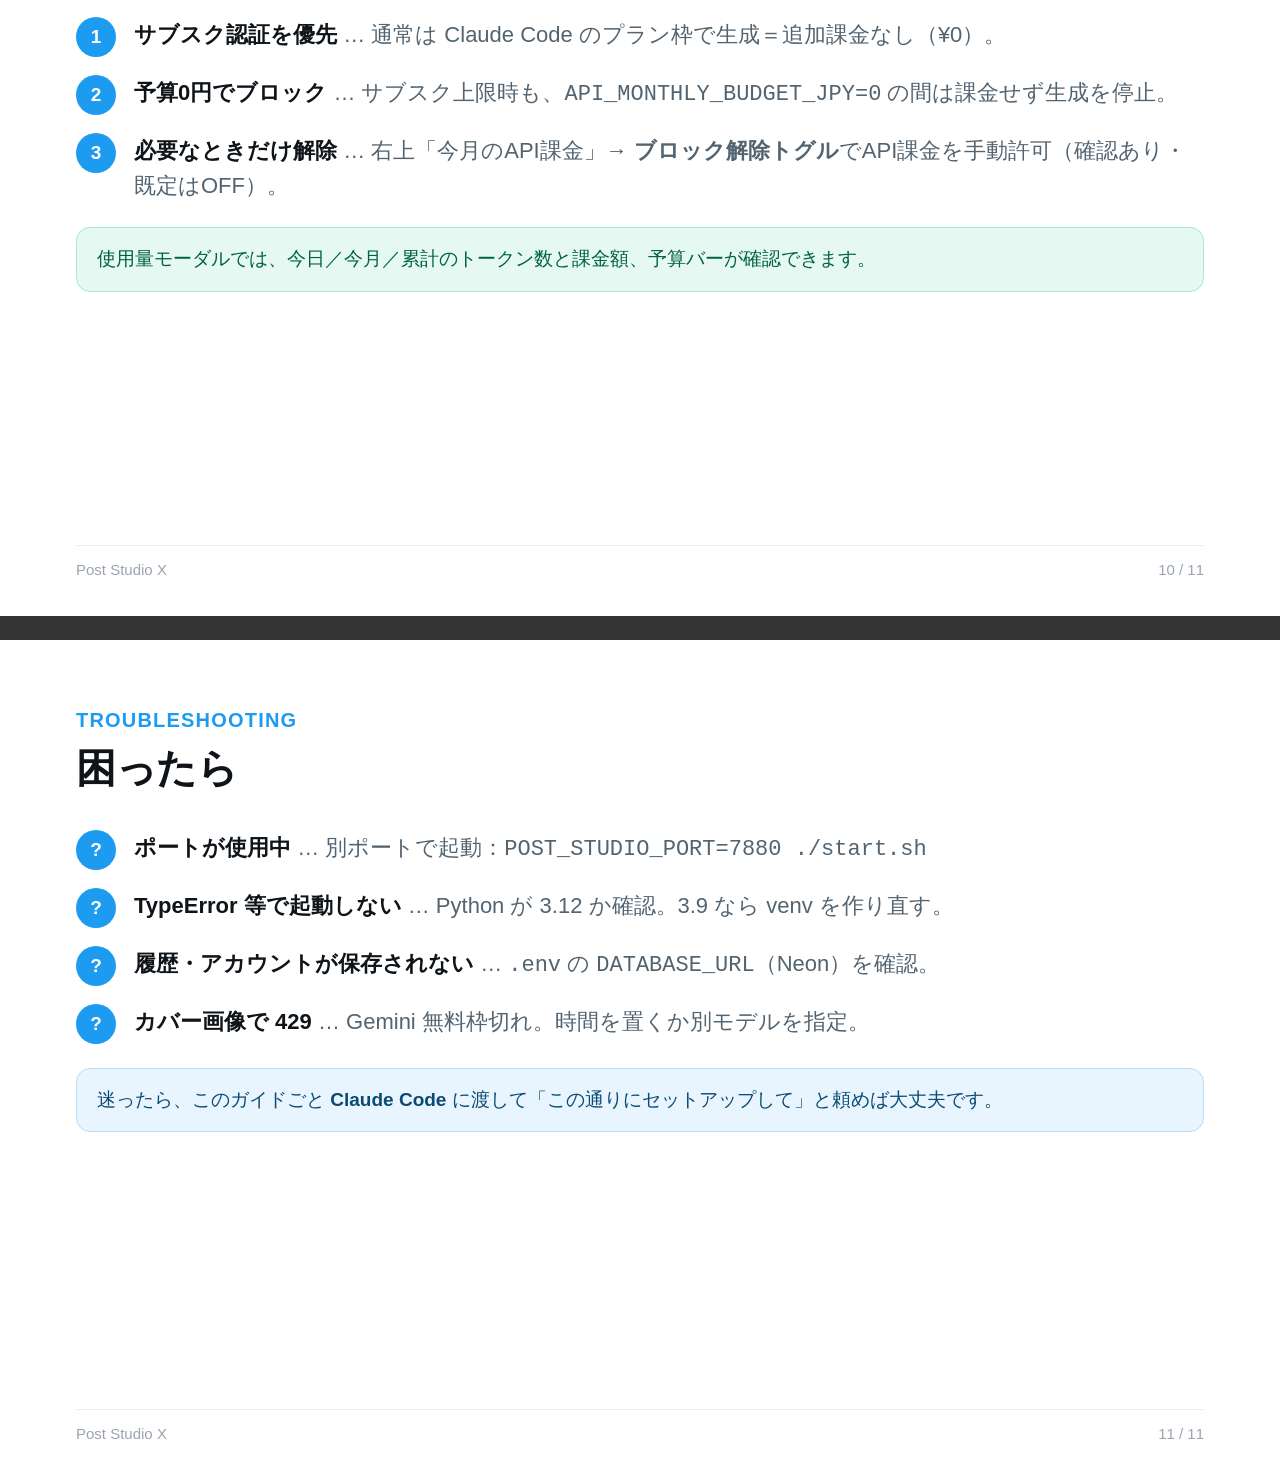
==== commit 0641bb8e: "組み込みアカウントの非表示/再表示機能を追加 タロ/しーぷ/馬井は voice・カバー・RAG がコードに組み込まれているため 削除不可のまま、代わりに「非表示」でUI一覧から隠せるようにした （ap" ====
--- a/docs/post_studio_x_guide.html
+++ b/docs/post_studio_x_guide.html
@@ -202,8 +202,12 @@
     <div class="row"><span class="num">1</span><div class="t"><b>新規作成</b> <span>… 表示名を入れて「作成」。ペインのプルダウンから選べるようになります。</span></div></div>
     <div class="row"><span class="num">2</span><div class="t"><b>名前変更</b> <span>… 作成したアカウントの表示名を変更。</span></div></div>
     <div class="row"><span class="num">3</span><div class="t"><b>削除</b> <span>… 確認のあと削除。<b>「履歴も一緒に消すか」</b>をその場で選べます。</span></div></div>
-  </div>
-  <div class="note warn">組み込みの3アカウント（<b>タロ／しーぷ／馬井</b>）は削除・名前変更できません。</div>
+    <div class="row"><span class="num">4</span><div class="t"><b>非表示 / 再表示</b> <span>… 組み込みの3つ（タロ／しーぷ／馬井）を一覧から隠す・戻す。</span></div></div>
+  </div>
+  <div class="note warn"><b>なぜ組み込みの3つは「削除」ではなく「非表示」なの？</b><br>
+    タロ／しーぷ／馬井は、語り口（voice）やカバー画像の作り方、参考データの引き方（RAG）が
+    <b>プログラム側に作り込まれている</b>ため、消すと動作が壊れます。だから消さずに、
+    <b>「非表示」で一覧から隠すだけ</b>にしています（いつでも再表示OK・この端末だけに反映）。</div>
   <div class="foot"><span>Post Studio X</span><span>9 / 11</span></div>
 </section>
 
